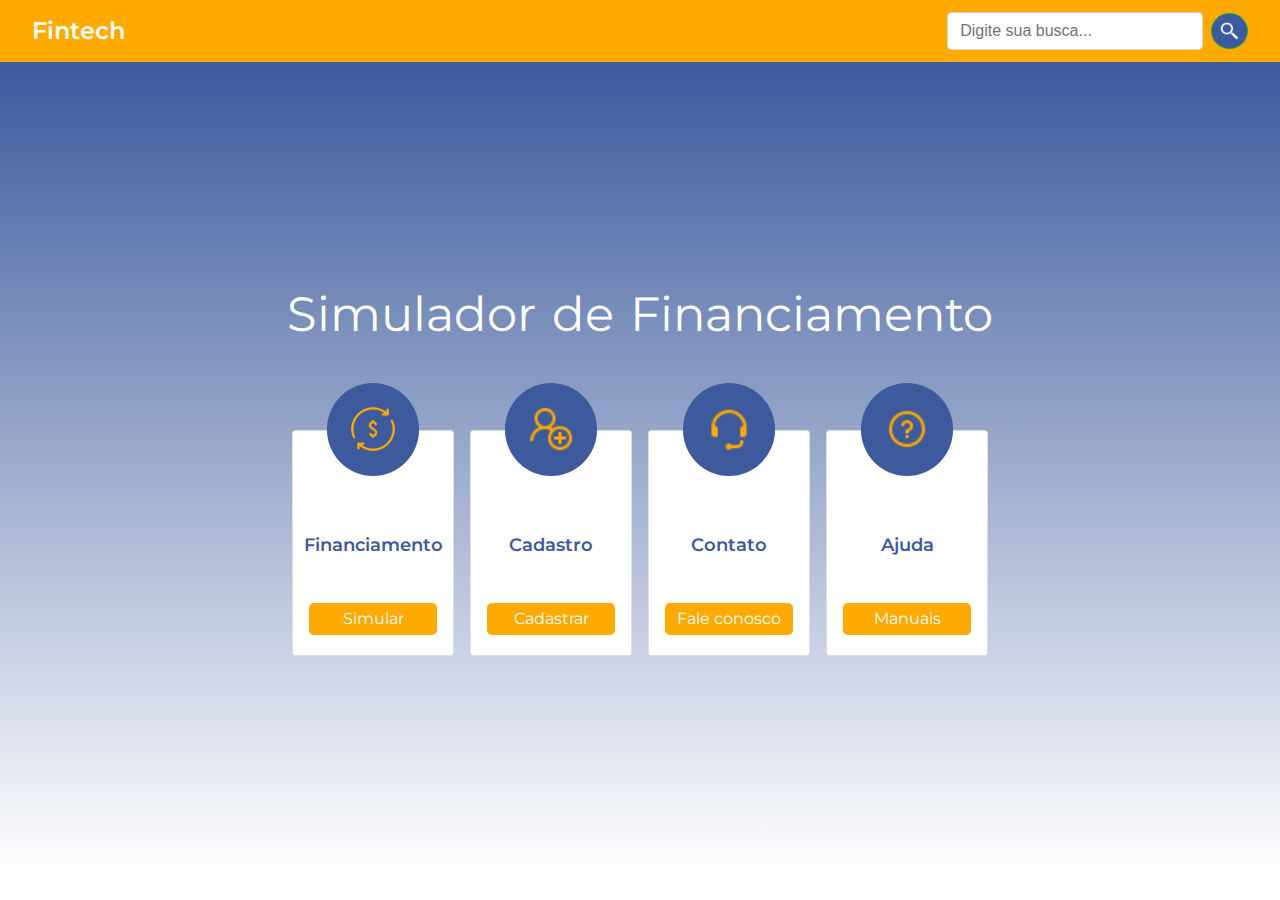
==== index.html @ 02baa5c6 "First commit" ====
<!DOCTYPE html>
<html lang="pt-BR">

<head>
  <meta charset="UTF-8">
  <meta name="viewport" content="width=device-width, initial-scale=1.0">
  <meta http-equiv="X-UA-Compatible" content="ie=edge">
  <link rel="stylesheet" href="./assets/style-index.css">
  <link rel="stylesheet" href="https://maxcdn.bootstrapcdn.com/bootstrap/4.0.0/css/bootstrap.min.css" integrity="sha384-Gn5384xqQ1aoWXA+058RXPxPg6fy4IWvTNh0E263XmFcJlSAwiGgFAW/dAiS6JXm" crossorigin="anonymous">
  <title>Fintech</title>
</head>

<body>
  <nav class="navbar navbar-light justify-content-between">
    <a href="#" class="navbar-brand">Fintech</a>
    <form class="form-inline">
      <input class="form-control search-navbar mr-sm-2" placeholder="Digite sua busca..." type="search" aria-label="Search">
      <button class="btn btn-outline-success btn-search my-2 my-sm-0" type="submit">
        <img class="search-icon" src="../assets/img/search.png" alt="search">
      </button>
    </form>
  </nav>

  <div class="main-content">
    <div class="title-page">
      <div class="title1">Simulador</div>
      <div class="title2">de</div>
      <div class="title3">Financiamento</div>
    </div>
    <div class="cards-list">
      <div class="card">
        <div class="card-icon">
          <img class="icon-card-top" src="../assets/img/financing.png" alt="financing">
        </div>
        <div class="financing card-body">
          <div class="card-info">
            <h1>Financiamento</h1>
            <a class="btn-option" href="/">
              Simular
            </a>
          </div>
        </div>
      </div>
      <div class="card">
        <div class="card-icon">
          <img class="icon-card-top" src="../assets/img/register.png" alt="register">
        </div>
        <div class="register card-body">
          <div class="card-info">
            <h1>Cadastro</h1>
            <a class="btn-option" href="/">
              Cadastrar
            </a>
          </div>
        </div>
      </div>
      <div class="card">
        <div class="card-icon">
          <img class="icon-card-top" src="../assets/img/contact.png" alt="contact">
        </div>
        <div class="contact card-body">
          <div class="card-info">
            <h1>Contato</h1>
            <a class="btn-option" href="/">
              Fale conosco
            </a>
          </div>
        </div>
      </div>
      <div class="card">
        <div class="card-icon">
          <img class="icon-card-top" src="../assets/img/help.png" alt="help">
        </div>
        <div class="help card-body">
          <div class="card-info">
            <h1>Ajuda</h1>
            <a class="btn-option" href="/">
              Manuais
            </a>
          </div>
        </div>
      </div>
    </div>
  </div>

  <script src="https://maxcdn.bootstrapcdn.com/bootstrap/4.0.0/js/bootstrap.min.js" integrity="sha384-JZR6Spejh4U02d8jOt6vLEHfe/JQGiRRSQQxSfFWpi1MquVdAyjUar5+76PVCmYl" crossorigin="anonymous"></script>
</body>

</html>
---- assets/style-index.css ----
@import url('https://fonts.googleapis.com/css2?family=Montserrat:wght@200;300;500;600&display=swap');

:root {
  --primary-color1: #ffaa01;
  --primary-color1-hover: #ac7609;
  --primary-color2: #3d5a9c;
  --primary-color2-hover: #24365d;
}

body {
  width: 100%
  margin: 0;
  padding: 0;
  box-sizing: border-box;
}

.navbar {
  background-color: var(--primary-color1)!important;
}

.navbar-brand {
  color: #fff!important;
  font-family: Montserrat!important;
  font-size: 1.5rem!important;
  font-weight: 600;
  margin-left: 1rem;
}

.search-navbar {
  width: 16rem!important;
}

.btn-search {
  display: flex!important;
  justify-content: center!important;
  align-items: center!important;
  height: 2.3rem;
  width: 2.3rem;
  border-radius: 5rem!important;
  border: none;
  background-color: var(--primary-color2)!important;
  margin-right: 1rem;
}

.btn-search:hover {
  background-color: var(--primary-color2-hover)!important;
}

.search-icon {
  height: 1.3rem;
  width: 1.3rem;
}

.main-content {
  width: 100%;
  height: 90vh;
  background-image: linear-gradient(var(--primary-color2), #fff);
  display: flex;
  justify-content: center;
  align-items: center;
  flex-direction: column;
}

.title-page {
  display: flex;
  justify-content: center;
  flex-direction: row;
}

.title1, .title2, .title3 {
  color: #fff;
  font-family: Montserrat!important;
  font-size: 3rem;
  font-weight: 400;
  margin-bottom: 5rem;
}

.title2 {
  margin: 0 1rem;
}

.cards-list {
  display: flex;
  justify-content: space-between;
  align-items: center;
  flex-direction: row;
}

.card {
  display: flex;
  justify-content: flex-start;
  align-items: center;
  flex-direction: column;
  margin: 0 .5rem;
  position: relative;
}

.card-icon {
  display: flex;
  justify-content: center;
  align-items: center;
  position: absolute;
  height: 5.8rem;
  width: 5.8rem;
  border-radius: 10rem;
  background-color: var(--primary-color2);
  margin-top: -3rem;
}

.icon-card-top {
  height: 3rem;
  width: 3rem;
}

.card-body {
  height: 14rem;
  width: 10rem;
  border-radius: 5px;
  background-color: #fff;
}

.card-info {
  display: flex;
  justify-content: flex-end;
  align-items: center;
  flex-direction: column;
  width: 100%;
  height: 100%;
}

.card-info > h1 {
  font-family: Montserrat!important;
  font-size: 1.1rem;
  font-weight: 600;
  color: var(--primary-color2);
  text-align: center;
  margin-bottom: 3rem;
}

.btn-option {
  display: flex;
  justify-content: center;
  align-items: center;
  position: relative;
  height: 2rem;
  width: 8rem;
  border-radius: 5px;
  background-color: var(--primary-color1);
  transition: .6s;
  font-family: Montserrat!important;
  color: #fff!important;
  text-decoration: none!important;
}

.btn-option:hover {
  cursor: pointer;
  background-color: var(--primary-color1-hover);
}

@media (max-width: 990px) {

  .main-content {
    height: 100%;
  }

  .search-navbar, .navbar-brand {
    margin-left: 1rem;
  }

  .btn-search {
    margin-left: 1rem;
  }

  .title-page {
    flex-direction: column;
    text-align: center;
  }

  .title1, .title2, .title3 {
    font-size: 2rem;
    font-weight: 400;
    margin: 0;
  }

  .title1 {
    margin-top: 2rem;
  }

  .title3 {
    margin-bottom: 3rem;
  }

  .cards-list {
    flex-direction: column;
  }

  .card {
    margin: 2rem 0;
  }

}

@media (max-width: 360px) {

  .search-navbar {
    width: 12rem!important;
  }

}
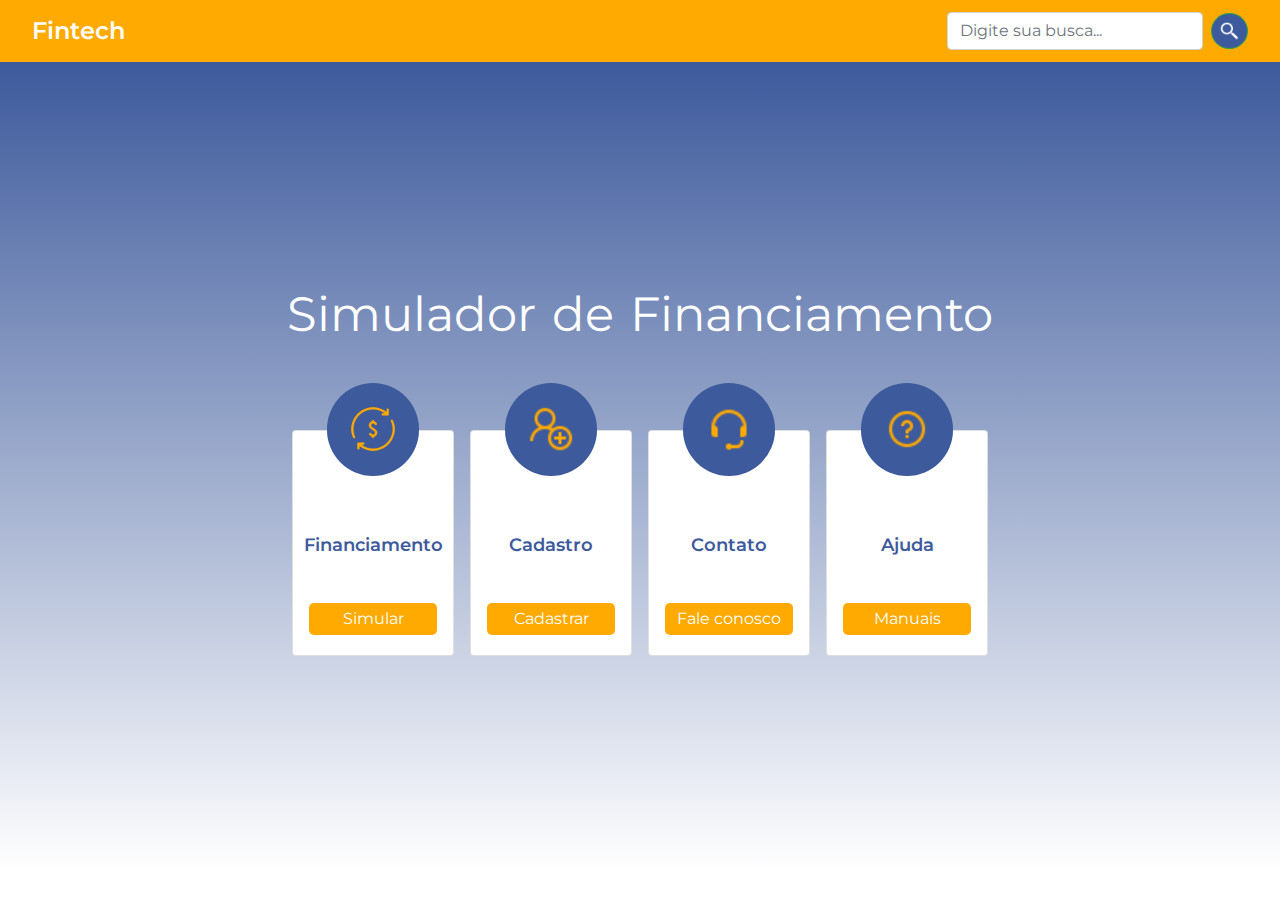
==== commit d67cfad9: "Adição do cadastro" ====
--- a/index.html
+++ b/index.html
@@ -1,89 +1,97 @@
 <!DOCTYPE html>
 <html lang="pt-BR">
+    <head>
+        <meta charset="UTF-8" />
+        <meta name="viewport" content="width=device-width, initial-scale=1.0" />
+        <meta http-equiv="X-UA-Compatible" content="ie=edge" />
+        <link rel="stylesheet" href="./assets/style-index.css" />
+        <link
+            rel="stylesheet"
+            href="https://maxcdn.bootstrapcdn.com/bootstrap/4.0.0/css/bootstrap.min.css"
+            integrity="sha384-Gn5384xqQ1aoWXA+058RXPxPg6fy4IWvTNh0E263XmFcJlSAwiGgFAW/dAiS6JXm"
+            crossorigin="anonymous"
+        />
+        <title>Fintech</title>
+    </head>
 
-<head>
-  <meta charset="UTF-8">
-  <meta name="viewport" content="width=device-width, initial-scale=1.0">
-  <meta http-equiv="X-UA-Compatible" content="ie=edge">
-  <link rel="stylesheet" href="./assets/style-index.css">
-  <link rel="stylesheet" href="https://maxcdn.bootstrapcdn.com/bootstrap/4.0.0/css/bootstrap.min.css" integrity="sha384-Gn5384xqQ1aoWXA+058RXPxPg6fy4IWvTNh0E263XmFcJlSAwiGgFAW/dAiS6JXm" crossorigin="anonymous">
-  <title>Fintech</title>
-</head>
+    <body>
+        <nav class="navbar navbar-light justify-content-between">
+            <a href="#" class="navbar-brand">Fintech</a>
+            <form class="form-inline">
+                <input
+                    class="form-control search-navbar mr-sm-2"
+                    placeholder="Digite sua busca..."
+                    type="search"
+                    aria-label="Search"
+                />
+                <button class="btn btn-outline-success btn-search my-2 my-sm-0" type="submit">
+                    <img class="search-icon" src="./assets/img/search.png" alt="search" />
+                </button>
+            </form>
+        </nav>
 
-<body>
-  <nav class="navbar navbar-light justify-content-between">
-    <a href="#" class="navbar-brand">Fintech</a>
-    <form class="form-inline">
-      <input class="form-control search-navbar mr-sm-2" placeholder="Digite sua busca..." type="search" aria-label="Search">
-      <button class="btn btn-outline-success btn-search my-2 my-sm-0" type="submit">
-        <img class="search-icon" src="../assets/img/search.png" alt="search">
-      </button>
-    </form>
-  </nav>
+        <div class="main-content">
+            <div class="title-page">
+                <div class="title1">Simulador</div>
+                <div class="title2">de</div>
+                <div class="title3">Financiamento</div>
+            </div>
+            <div class="cards-list">
+                <div class="card">
+                    <div class="card-icon">
+                        <img
+                            class="icon-card-top"
+                            src="./assets/img/financing.png"
+                            alt="financing"
+                        />
+                    </div>
+                    <div class="financing card-body">
+                        <div class="card-info">
+                            <h1>Financiamento</h1>
+                            <a class="btn-option" href="/financiamento.html"> Simular </a>
+                        </div>
+                    </div>
+                </div>
+                <div class="card">
+                    <div class="card-icon">
+                        <img class="icon-card-top" src="./assets/img/register.png" alt="register" />
+                    </div>
+                    <div class="register card-body">
+                        <div class="card-info">
+                            <h1>Cadastro</h1>
+                            <a class="btn-option" href="cadastro.html"> Cadastrar </a>
+                        </div>
+                    </div>
+                </div>
+                <div class="card">
+                    <div class="card-icon">
+                        <img class="icon-card-top" src="./assets/img/contact.png" alt="contact" />
+                    </div>
+                    <div class="contact card-body">
+                        <div class="card-info">
+                            <h1>Contato</h1>
+                            <a class="btn-option" href="/"> Fale conosco </a>
+                        </div>
+                    </div>
+                </div>
+                <div class="card">
+                    <div class="card-icon">
+                        <img class="icon-card-top" src="./assets/img/help.png" alt="help" />
+                    </div>
+                    <div class="help card-body">
+                        <div class="card-info">
+                            <h1>Ajuda</h1>
+                            <a class="btn-option" href="/"> Manuais </a>
+                        </div>
+                    </div>
+                </div>
+            </div>
+        </div>
 
-  <div class="main-content">
-    <div class="title-page">
-      <div class="title1">Simulador</div>
-      <div class="title2">de</div>
-      <div class="title3">Financiamento</div>
-    </div>
-    <div class="cards-list">
-      <div class="card">
-        <div class="card-icon">
-          <img class="icon-card-top" src="../assets/img/financing.png" alt="financing">
-        </div>
-        <div class="financing card-body">
-          <div class="card-info">
-            <h1>Financiamento</h1>
-            <a class="btn-option" href="/">
-              Simular
-            </a>
-          </div>
-        </div>
-      </div>
-      <div class="card">
-        <div class="card-icon">
-          <img class="icon-card-top" src="../assets/img/register.png" alt="register">
-        </div>
-        <div class="register card-body">
-          <div class="card-info">
-            <h1>Cadastro</h1>
-            <a class="btn-option" href="/">
-              Cadastrar
-            </a>
-          </div>
-        </div>
-      </div>
-      <div class="card">
-        <div class="card-icon">
-          <img class="icon-card-top" src="../assets/img/contact.png" alt="contact">
-        </div>
-        <div class="contact card-body">
-          <div class="card-info">
-            <h1>Contato</h1>
-            <a class="btn-option" href="/">
-              Fale conosco
-            </a>
-          </div>
-        </div>
-      </div>
-      <div class="card">
-        <div class="card-icon">
-          <img class="icon-card-top" src="../assets/img/help.png" alt="help">
-        </div>
-        <div class="help card-body">
-          <div class="card-info">
-            <h1>Ajuda</h1>
-            <a class="btn-option" href="/">
-              Manuais
-            </a>
-          </div>
-        </div>
-      </div>
-    </div>
-  </div>
-
-  <script src="https://maxcdn.bootstrapcdn.com/bootstrap/4.0.0/js/bootstrap.min.js" integrity="sha384-JZR6Spejh4U02d8jOt6vLEHfe/JQGiRRSQQxSfFWpi1MquVdAyjUar5+76PVCmYl" crossorigin="anonymous"></script>
-</body>
-
+        <script
+            src="https://maxcdn.bootstrapcdn.com/bootstrap/4.0.0/js/bootstrap.min.js"
+            integrity="sha384-JZR6Spejh4U02d8jOt6vLEHfe/JQGiRRSQQxSfFWpi1MquVdAyjUar5+76PVCmYl"
+            crossorigin="anonymous"
+        ></script>
+    </body>
 </html>
--- a/assets/style-index.css
+++ b/assets/style-index.css
@@ -1,209 +1,211 @@
-@import url('https://fonts.googleapis.com/css2?family=Montserrat:wght@200;300;500;600&display=swap');
+@import url("https://fonts.googleapis.com/css2?family=Montserrat:wght@200;300;500;600&display=swap");
 
 :root {
-  --primary-color1: #ffaa01;
-  --primary-color1-hover: #ac7609;
-  --primary-color2: #3d5a9c;
-  --primary-color2-hover: #24365d;
+    --primary-color1: #ffaa01;
+    --primary-color1-hover: #ac7609;
+    --primary-color2: #3d5a9c;
+    --primary-color2-hover: #24365d;
 }
 
 body {
-  width: 100%
-  margin: 0;
-  padding: 0;
-  box-sizing: border-box;
+    width: 100%;
+    margin: 0;
+    padding: 0;
+    box-sizing: border-box;
+    font-family: Montserrat !important;
 }
 
 .navbar {
-  background-color: var(--primary-color1)!important;
+    background-color: var(--primary-color1) !important;
 }
 
 .navbar-brand {
-  color: #fff!important;
-  font-family: Montserrat!important;
-  font-size: 1.5rem!important;
-  font-weight: 600;
-  margin-left: 1rem;
+    color: #fff !important;
+    font-family: Montserrat !important;
+    font-size: 1.5rem !important;
+    font-weight: 600;
+    margin-left: 1rem;
 }
 
 .search-navbar {
-  width: 16rem!important;
+    width: 16rem !important;
 }
 
 .btn-search {
-  display: flex!important;
-  justify-content: center!important;
-  align-items: center!important;
-  height: 2.3rem;
-  width: 2.3rem;
-  border-radius: 5rem!important;
-  border: none;
-  background-color: var(--primary-color2)!important;
-  margin-right: 1rem;
+    display: flex !important;
+    justify-content: center !important;
+    align-items: center !important;
+    height: 2.3rem;
+    width: 2.3rem;
+    border-radius: 5rem !important;
+    border: none;
+    background-color: var(--primary-color2) !important;
+    margin-right: 1rem;
 }
 
 .btn-search:hover {
-  background-color: var(--primary-color2-hover)!important;
+    background-color: var(--primary-color2-hover) !important;
 }
 
 .search-icon {
-  height: 1.3rem;
-  width: 1.3rem;
+    height: 1.3rem;
+    width: 1.3rem;
 }
 
 .main-content {
-  width: 100%;
-  height: 90vh;
-  background-image: linear-gradient(var(--primary-color2), #fff);
-  display: flex;
-  justify-content: center;
-  align-items: center;
-  flex-direction: column;
+    width: 100%;
+    height: 90vh;
+    background-image: linear-gradient(var(--primary-color2), #fff);
+    display: flex;
+    justify-content: center;
+    align-items: center;
+    flex-direction: column;
 }
 
 .title-page {
-  display: flex;
-  justify-content: center;
-  flex-direction: row;
-}
-
-.title1, .title2, .title3 {
-  color: #fff;
-  font-family: Montserrat!important;
-  font-size: 3rem;
-  font-weight: 400;
-  margin-bottom: 5rem;
+    display: flex;
+    justify-content: center;
+    flex-direction: row;
+}
+
+.title1,
+.title2,
+.title3 {
+    color: #fff;
+    font-family: Montserrat !important;
+    font-size: 3rem;
+    font-weight: 400;
+    margin-bottom: 5rem;
 }
 
 .title2 {
-  margin: 0 1rem;
+    margin: 0 1rem;
 }
 
 .cards-list {
-  display: flex;
-  justify-content: space-between;
-  align-items: center;
-  flex-direction: row;
+    display: flex;
+    justify-content: space-between;
+    align-items: center;
+    flex-direction: row;
 }
 
 .card {
-  display: flex;
-  justify-content: flex-start;
-  align-items: center;
-  flex-direction: column;
-  margin: 0 .5rem;
-  position: relative;
+    display: flex;
+    justify-content: flex-start;
+    align-items: center;
+    flex-direction: column;
+    margin: 0 0.5rem;
+    position: relative;
 }
 
 .card-icon {
-  display: flex;
-  justify-content: center;
-  align-items: center;
-  position: absolute;
-  height: 5.8rem;
-  width: 5.8rem;
-  border-radius: 10rem;
-  background-color: var(--primary-color2);
-  margin-top: -3rem;
+    display: flex;
+    justify-content: center;
+    align-items: center;
+    position: absolute;
+    height: 5.8rem;
+    width: 5.8rem;
+    border-radius: 10rem;
+    background-color: var(--primary-color2);
+    margin-top: -3rem;
 }
 
 .icon-card-top {
-  height: 3rem;
-  width: 3rem;
+    height: 3rem;
+    width: 3rem;
 }
 
 .card-body {
-  height: 14rem;
-  width: 10rem;
-  border-radius: 5px;
-  background-color: #fff;
+    height: 14rem;
+    width: 10rem;
+    border-radius: 5px;
+    background-color: #fff;
 }
 
 .card-info {
-  display: flex;
-  justify-content: flex-end;
-  align-items: center;
-  flex-direction: column;
-  width: 100%;
-  height: 100%;
+    display: flex;
+    justify-content: flex-end;
+    align-items: center;
+    flex-direction: column;
+    width: 100%;
+    height: 100%;
 }
 
 .card-info > h1 {
-  font-family: Montserrat!important;
-  font-size: 1.1rem;
-  font-weight: 600;
-  color: var(--primary-color2);
-  text-align: center;
-  margin-bottom: 3rem;
+    font-family: Montserrat !important;
+    font-size: 1.1rem;
+    font-weight: 600;
+    color: var(--primary-color2);
+    text-align: center;
+    margin-bottom: 3rem;
 }
 
 .btn-option {
-  display: flex;
-  justify-content: center;
-  align-items: center;
-  position: relative;
-  height: 2rem;
-  width: 8rem;
-  border-radius: 5px;
-  background-color: var(--primary-color1);
-  transition: .6s;
-  font-family: Montserrat!important;
-  color: #fff!important;
-  text-decoration: none!important;
+    display: flex;
+    justify-content: center;
+    align-items: center;
+    position: relative;
+    height: 2rem;
+    width: 8rem;
+    border-radius: 5px;
+    background-color: var(--primary-color1);
+    transition: 0.6s;
+    font-family: Montserrat !important;
+    color: #fff !important;
+    text-decoration: none !important;
 }
 
 .btn-option:hover {
-  cursor: pointer;
-  background-color: var(--primary-color1-hover);
+    cursor: pointer;
+    background-color: var(--primary-color1-hover);
 }
 
 @media (max-width: 990px) {
-
-  .main-content {
-    height: 100%;
-  }
-
-  .search-navbar, .navbar-brand {
-    margin-left: 1rem;
-  }
-
-  .btn-search {
-    margin-left: 1rem;
-  }
-
-  .title-page {
-    flex-direction: column;
-    text-align: center;
-  }
-
-  .title1, .title2, .title3 {
-    font-size: 2rem;
-    font-weight: 400;
-    margin: 0;
-  }
-
-  .title1 {
-    margin-top: 2rem;
-  }
-
-  .title3 {
-    margin-bottom: 3rem;
-  }
-
-  .cards-list {
-    flex-direction: column;
-  }
-
-  .card {
-    margin: 2rem 0;
-  }
-
+    .main-content {
+        height: 100%;
+    }
+
+    .search-navbar,
+    .navbar-brand {
+        margin-left: 1rem;
+    }
+
+    .btn-search {
+        margin-left: 1rem;
+    }
+
+    .title-page {
+        flex-direction: column;
+        text-align: center;
+    }
+
+    .title1,
+    .title2,
+    .title3 {
+        font-size: 2rem;
+        font-weight: 400;
+        margin: 0;
+    }
+
+    .title1 {
+        margin-top: 2rem;
+    }
+
+    .title3 {
+        margin-bottom: 3rem;
+    }
+
+    .cards-list {
+        flex-direction: column;
+    }
+
+    .card {
+        margin: 2rem 0;
+    }
 }
 
 @media (max-width: 360px) {
-
-  .search-navbar {
-    width: 12rem!important;
-  }
-
-}
+    .search-navbar {
+        width: 12rem !important;
+    }
+}
